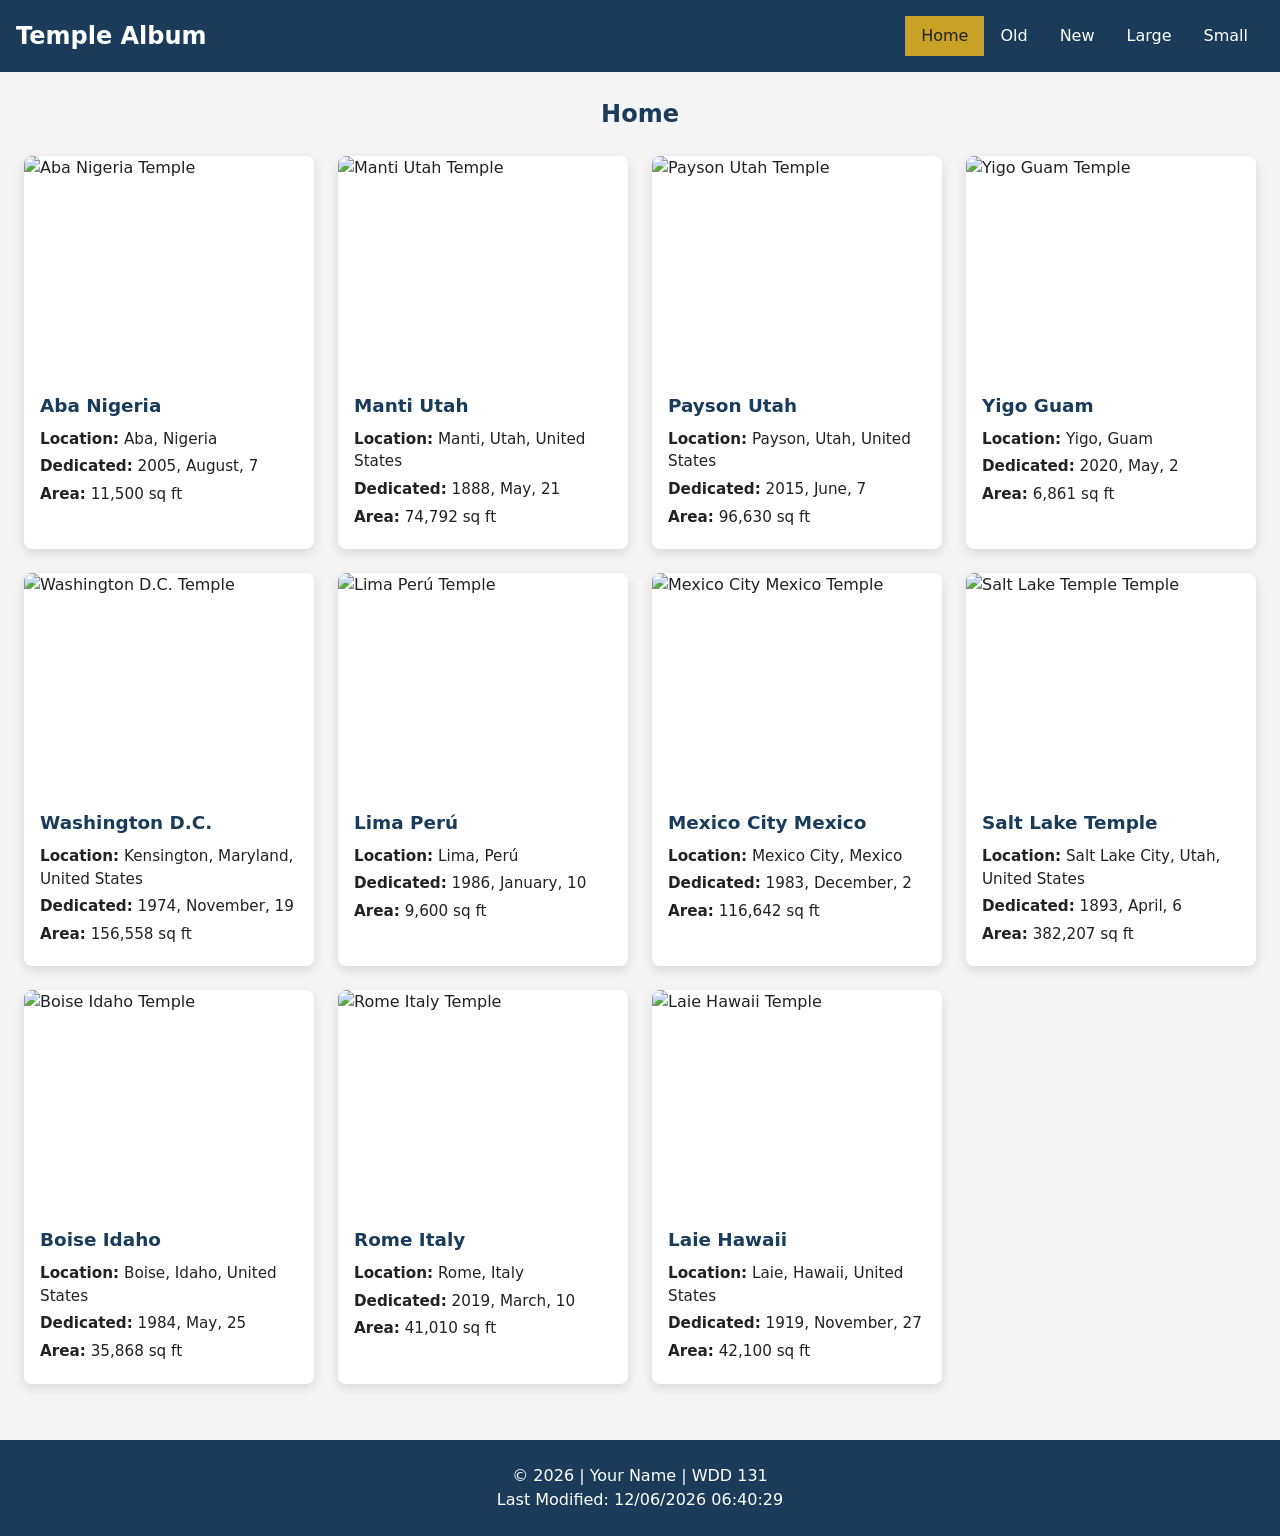
==== filtered-temples.html @ 3a4587b5 "fixed" ====
<!DOCTYPE html>
<html lang="en">
<head>
  <meta charset="UTF-8">
  <meta name="viewport" content="width=device-width, initial-scale=1.0">
  <meta name="description" content="A filterable album of temples of The Church of Jesus Christ of Latter-day Saints">
  <title>Filtered Temples | WDD 131</title>
  <link rel="stylesheet" href="css/filtered-temples.css">
  <script src="js/filtered-temples.js" defer></script>
</head>
<body>
  <header>
    <h1>Temple Album</h1>
    <button id="menu-button" aria-label="Open menu">☰</button>
    <nav id="main-nav">
      <ul>
        <li><a href="#" data-filter="home" class="active">Home</a></li>
        <li><a href="#" data-filter="old">Old</a></li>
        <li><a href="#" data-filter="new">New</a></li>
        <li><a href="#" data-filter="large">Large</a></li>
        <li><a href="#" data-filter="small">Small</a></li>
      </ul>
    </nav>
  </header>

  <main>
    <h2 id="page-title">Home</h2>
    <div id="temple-grid" class="temple-grid">
      <!-- Temple cards will be generated by JavaScript -->
    </div>
  </main>

  <footer>
    <p>&copy; <span id="currentYear"></span> | Your Name | WDD 131</p>
    <p>Last Modified: <span id="lastModified"></span></p>
  </footer>
</body>
</html>
---- css/filtered-temples.css ----
/* ===== CSS Variables ===== */
:root {
  --primary: #1a3c5a;
  --accent: #c9a227;
  --light: #f5f5f5;
  --dark: #222;
  --card-bg: #ffffff;
  --shadow: 0 4px 12px rgba(0, 0, 0, 0.12);
}

/* ===== Reset & Base ===== */
* {
  margin: 0;
  padding: 0;
  box-sizing: border-box;
}

body {
  font-family: system-ui, -apple-system, "Segoe UI", Roboto, sans-serif;
  line-height: 1.5;
  background-color: var(--light);
  color: var(--dark);
}

/* ===== Header & Navigation ===== */
header {
  background-color: var(--primary);
  color: white;
  padding: 1rem;
  display: flex;
  flex-wrap: wrap;
  justify-content: space-between;
  align-items: center;
  position: sticky;
  top: 0;
  z-index: 100;
}

header h1 {
  font-size: 1.5rem;
}

#menu-button {
  background: none;
  border: none;
  color: white;
  font-size: 1.8rem;
  cursor: pointer;
  display: block;
}

nav ul {
  list-style: none;
  display: none;
  flex-direction: column;
  width: 100%;
  background-color: var(--primary);
}

nav ul.open {
  display: flex;
}

nav a {
  display: block;
  color: white;
  text-decoration: none;
  padding: 0.75rem 1rem;
  transition: background 0.2s;
}

nav a:hover,
nav a.active {
  background-color: var(--accent);
  color: var(--dark);
}

/* ===== Main Content ===== */
main {
  max-width: 1400px;
  margin: 0 auto;
  padding: 1.5rem;
}

#page-title {
  text-align: center;
  margin-bottom: 1.5rem;
  color: var(--primary);
}

/* ===== Temple Grid ===== */
.temple-grid {
  display: grid;
  grid-template-columns: 1fr;
  gap: 1.5rem;
}

/* ===== Temple Card ===== */
.temple-card {
  background: var(--card-bg);
  border-radius: 8px;
  overflow: hidden;
  box-shadow: var(--shadow);
  display: flex;
  flex-direction: column;
  transition: transform 0.2s;
}

.temple-card:hover {
  transform: translateY(-4px);
}

.temple-card img {
  width: 100%;
  height: 220px;
  object-fit: cover;
  display: block;
}

.temple-card .info {
  padding: 1rem;
}

.temple-card h3 {
  color: var(--primary);
  margin-bottom: 0.5rem;
  font-size: 1.15rem;
}

.temple-card p {
  font-size: 0.95rem;
  margin-bottom: 0.3rem;
}

/* ===== Footer ===== */
footer {
  background-color: var(--primary);
  color: white;
  text-align: center;
  padding: 1.5rem;
  margin-top: 2rem;
}

/* ===== Media Queries ===== */
@media (min-width: 600px) {
  .temple-grid {
    grid-template-columns: repeat(2, 1fr);
  }
}

@media (min-width: 900px) {
  #menu-button {
    display: none;
  }

  nav ul {
    display: flex;
    flex-direction: row;
    width: auto;
    background: none;
  }

  nav a {
    padding: 0.5rem 1rem;
  }

  .temple-grid {
    grid-template-columns: repeat(3, 1fr);
  }
}

@media (min-width: 1200px) {
  .temple-grid {
    grid-template-columns: repeat(4, 1fr);
  }
}
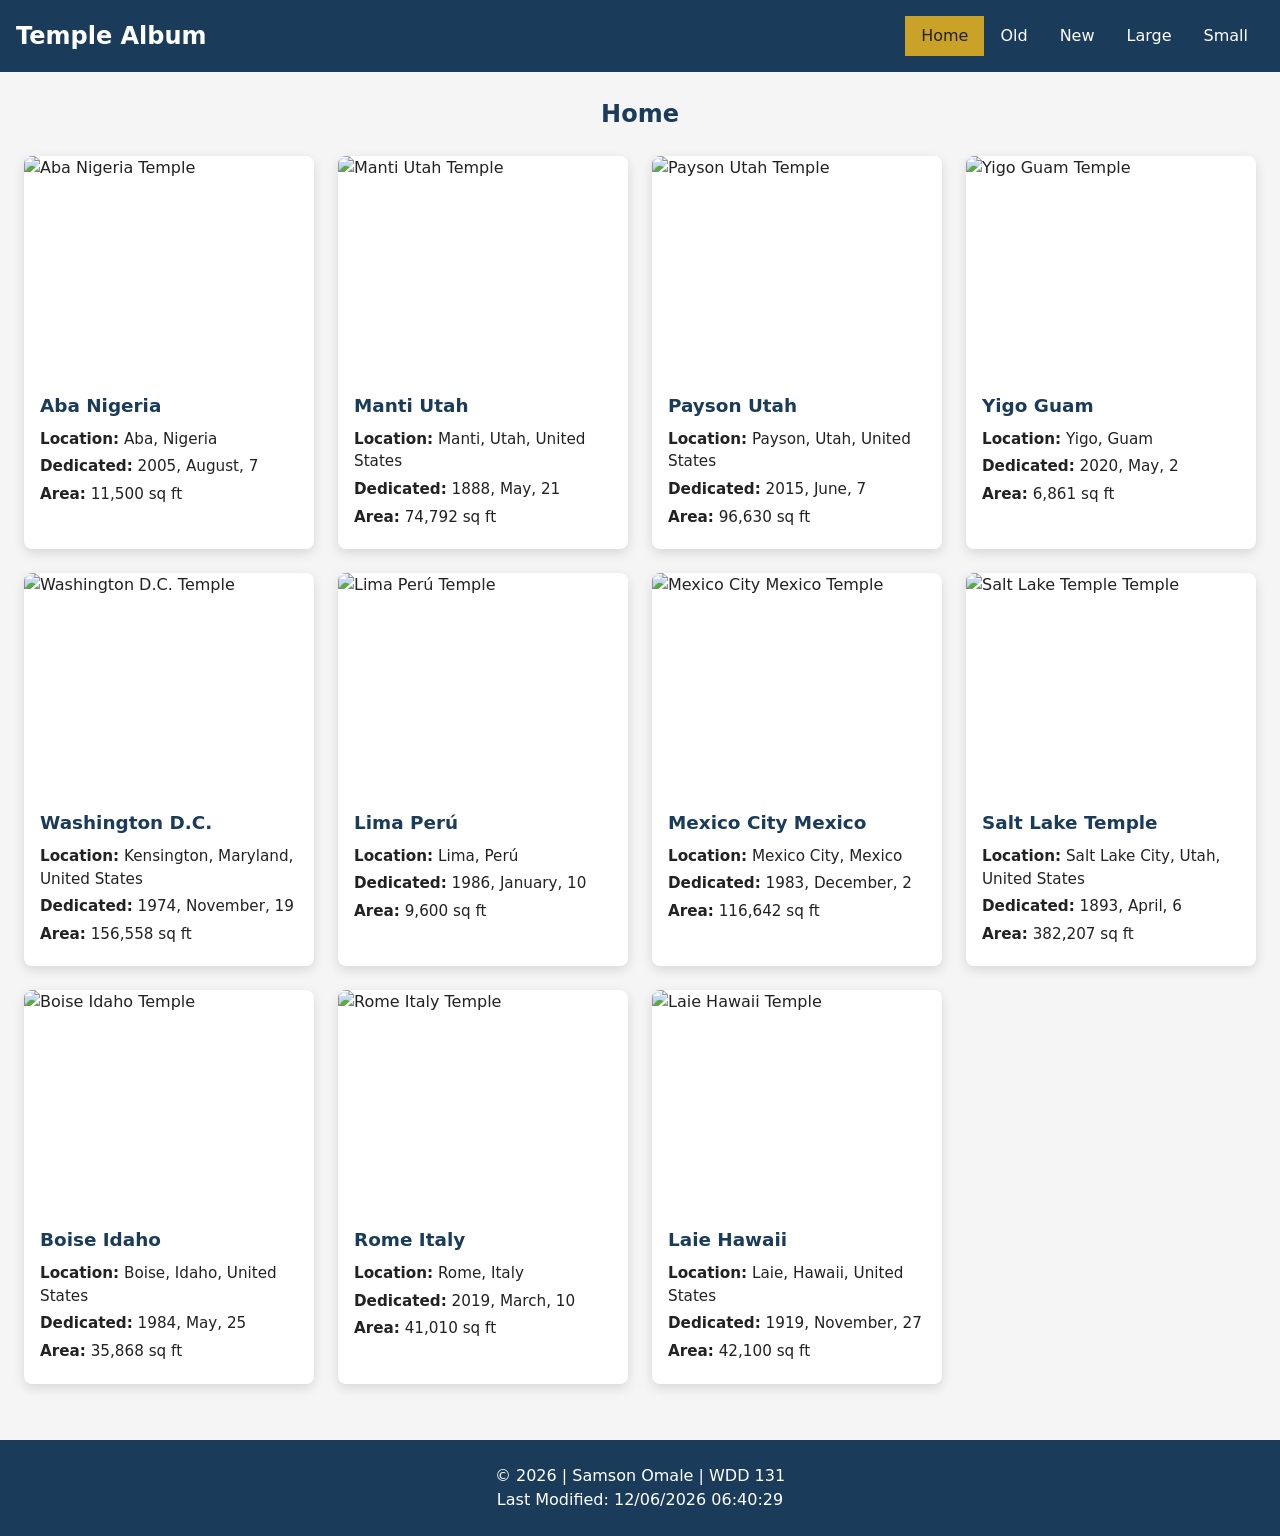
==== commit 3d1a9ae8: "fixed" ====
--- a/filtered-temples.html
+++ b/filtered-temples.html
@@ -4,9 +4,10 @@
   <meta charset="UTF-8">
   <meta name="viewport" content="width=device-width, initial-scale=1.0">
   <meta name="description" content="A filterable album of temples of The Church of Jesus Christ of Latter-day Saints">
+  <meta name="author" content="Samson Omale">
   <title>Filtered Temples | WDD 131</title>
   <link rel="stylesheet" href="css/filtered-temples.css">
-  <script src="js/filtered-temples.js" defer></script>
+  <script src="scripts/filtered-temples.js" defer></script>
 </head>
 <body>
   <header>
@@ -31,7 +32,7 @@
   </main>
 
   <footer>
-    <p>&copy; <span id="currentYear"></span> | Your Name | WDD 131</p>
+    <p>&copy; <span id="currentYear"></span> | Samson Omale | WDD 131</p>
     <p>Last Modified: <span id="lastModified"></span></p>
   </footer>
 </body>
